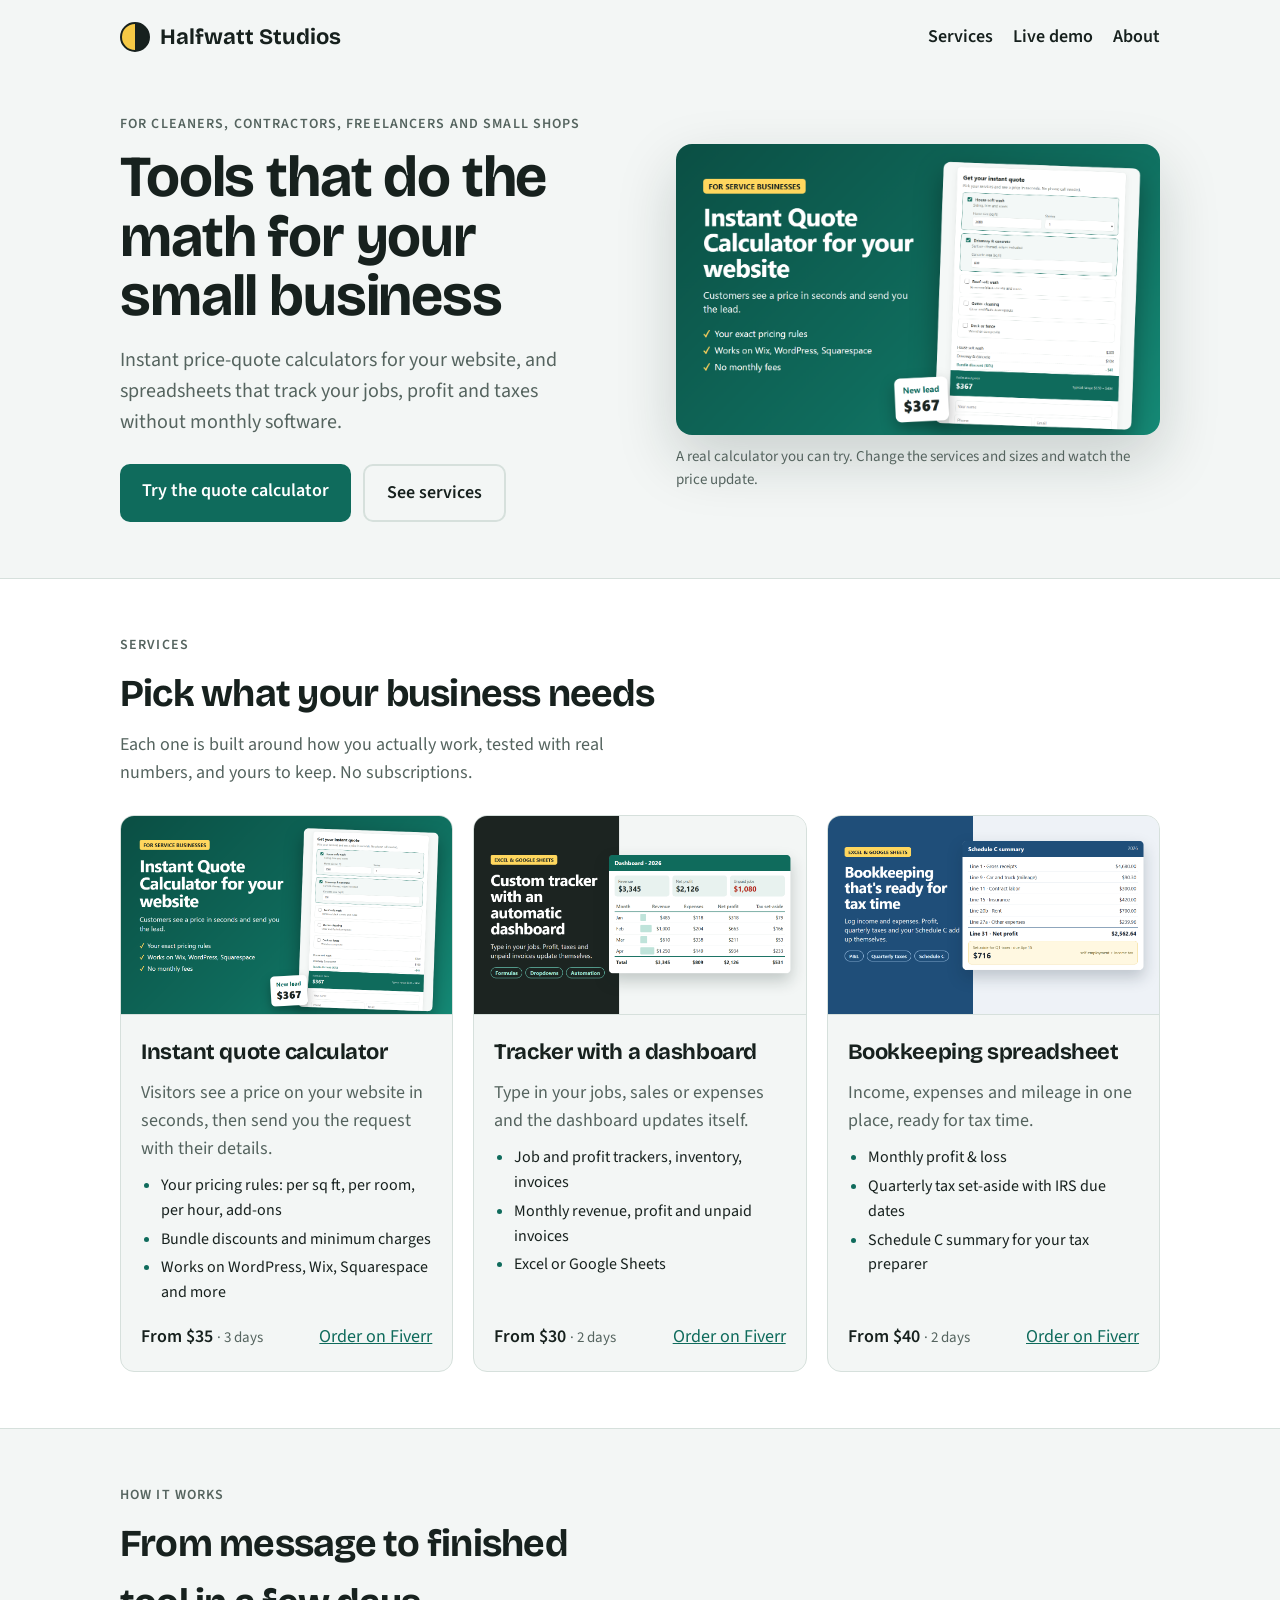
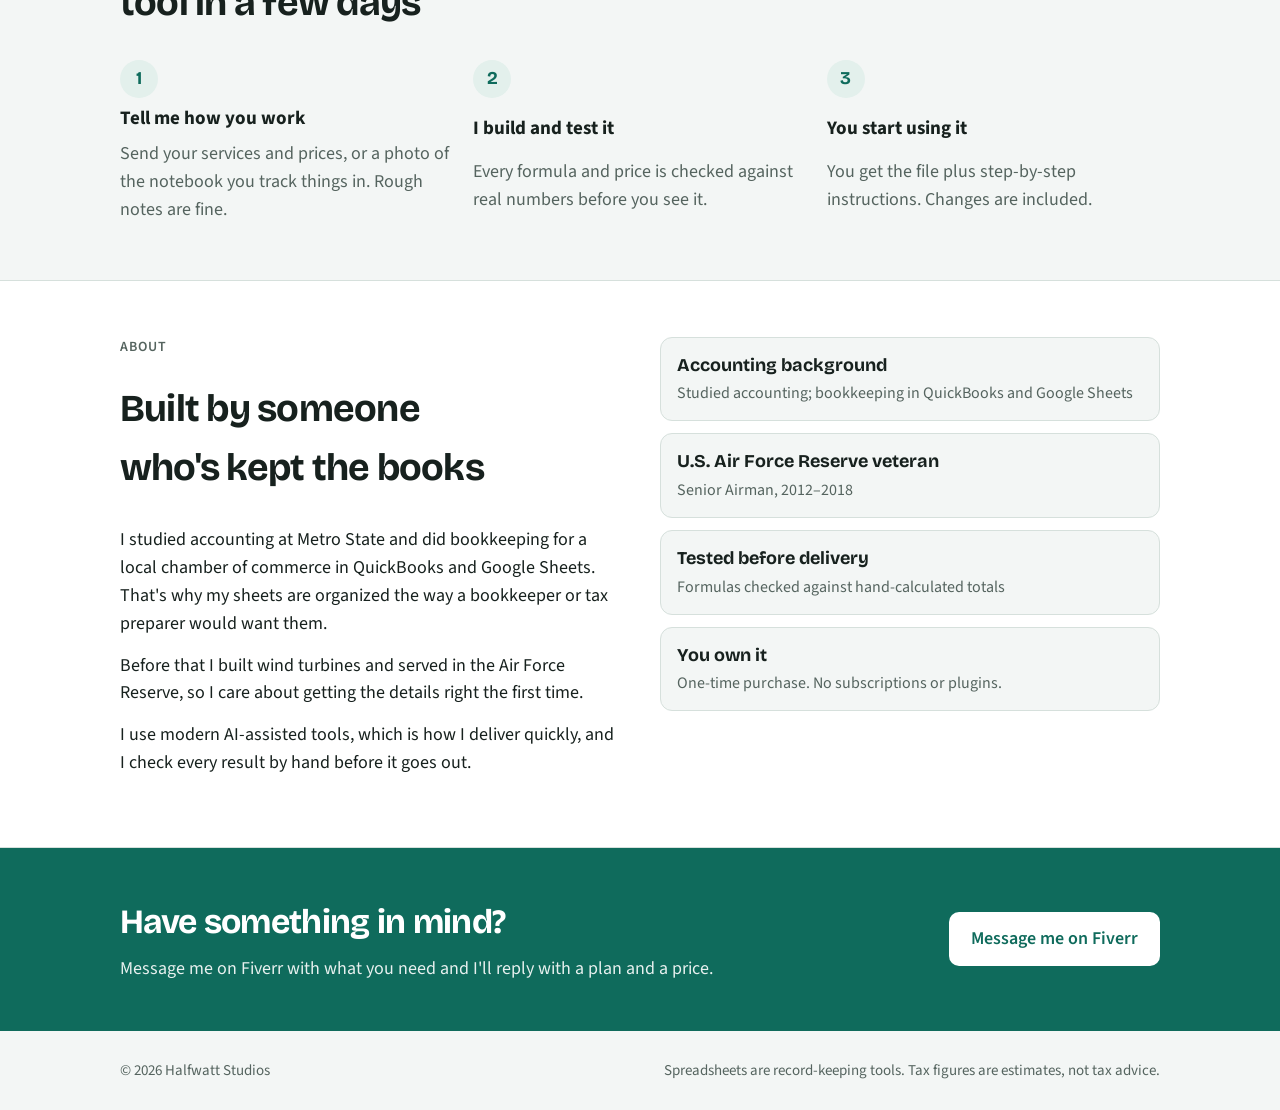
==== index.html @ e75169b9 "Add Halfwatt Studios website" ====
<!doctype html>
<html lang="en">
<head>
<meta charset="utf-8">
<meta name="viewport" content="width=device-width, initial-scale=1, viewport-fit=cover">
<title>Halfwatt Studios | Quote calculators and spreadsheets for small businesses</title>
<meta name="description" content="Instant quote calculators for service-business websites, plus Excel and Google Sheets trackers and bookkeeping that do the math for you.">
<meta property="og:title" content="Halfwatt Studios">
<meta property="og:description" content="Instant quote calculators and spreadsheets that do the math for small businesses.">
<meta property="og:image" content="img/quote-calculator.png">
<link rel="icon" href="data:image/svg+xml,%3Csvg xmlns='http://www.w3.org/2000/svg' viewBox='0 0 32 32'%3E%3Ccircle cx='16' cy='16' r='14' fill='%2317211e'/%3E%3Cpath d='M16 2a14 14 0 0 0 0 28z' fill='%23f6c945'/%3E%3C/svg%3E">
<link rel="preconnect" href="https://fonts.googleapis.com">
<link rel="preconnect" href="https://fonts.gstatic.com" crossorigin>
<link rel="stylesheet" href="https://fonts.googleapis.com/css2?family=Bricolage+Grotesque:opsz,wght@12..96,600;12..96,700&family=Source+Sans+3:wght@400;600&display=swap">
<link rel="stylesheet" href="style.css">
</head>
<body>

<header class="site-header gutter">
  <div class="container">
    <a class="logo" href="./"><span class="logo-mark" aria-hidden="true"></span>Halfwatt Studios</a>
    <nav class="nav" aria-label="Main">
      <a href="#services">Services</a>
      <a href="demo.html">Live demo</a>
      <a href="#about">About</a>
    </nav>
  </div>
</header>

<main>
  <section class="hero gutter">
    <div class="container">
      <div>
        <p class="eyebrow">For cleaners, contractors, freelancers and small shops</p>
        <h1>Tools that do the math for your small business</h1>
        <p class="lede">Instant price-quote calculators for your website, and spreadsheets that track your jobs, profit and taxes without monthly software.</p>
        <div class="actions">
          <a class="btn" href="demo.html">Try the quote calculator</a>
          <a class="btn secondary" href="#services">See services</a>
        </div>
      </div>
      <figure>
        <img src="img/quote-calculator.png" width="1280" height="769" alt="An instant quote calculator showing a $367 estimate for a house wash and driveway cleaning">
        <figcaption>A real calculator you can try. Change the services and sizes and watch the price update.</figcaption>
      </figure>
    </div>
  </section>

  <section class="block alt gutter" id="services">
    <div class="container">
      <div class="section-head">
        <p class="eyebrow">Services</p>
        <h2>Pick what your business needs</h2>
        <p>Each one is built around how you actually work, tested with real numbers, and yours to keep. No subscriptions.</p>
      </div>
      <div class="services">
        <article class="service">
          <img src="img/quote-calculator.png" width="1280" height="769" alt="" loading="lazy">
          <div class="body">
            <h3>Instant quote calculator</h3>
            <p>Visitors see a price on your website in seconds, then send you the request with their details.</p>
            <ul>
              <li>Your pricing rules: per sq ft, per room, per hour, add-ons</li>
              <li>Bundle discounts and minimum charges</li>
              <li>Works on WordPress, Wix, Squarespace and more</li>
            </ul>
            <div class="foot">
              <span class="price">From $35 <span>· 3 days</span></span>
              <a href="https://www.fiverr.com/halfwattstudios/build-an-instant-price-quote-calculator-for-your-service-business-website" target="_blank" rel="noopener">Order on Fiverr</a>
            </div>
          </div>
        </article>
        <article class="service">
          <img src="img/tracker.png" width="1280" height="769" alt="" loading="lazy">
          <div class="body">
            <h3>Tracker with a dashboard</h3>
            <p>Type in your jobs, sales or expenses and the dashboard updates itself.</p>
            <ul>
              <li>Job and profit trackers, inventory, invoices</li>
              <li>Monthly revenue, profit and unpaid invoices</li>
              <li>Excel or Google Sheets</li>
            </ul>
            <div class="foot">
              <span class="price">From $30 <span>· 2 days</span></span>
              <a href="https://www.fiverr.com/halfwattstudios/build-a-custom-excel-or-google-sheets-tracker-with-an-automatic-dashboard" target="_blank" rel="noopener">Order on Fiverr</a>
            </div>
          </div>
        </article>
        <article class="service">
          <img src="img/bookkeeping.png" width="1280" height="769" alt="" loading="lazy">
          <div class="body">
            <h3>Bookkeeping spreadsheet</h3>
            <p>Income, expenses and mileage in one place, ready for tax time.</p>
            <ul>
              <li>Monthly profit &amp; loss</li>
              <li>Quarterly tax set-aside with IRS due dates</li>
              <li>Schedule C summary for your tax preparer</li>
            </ul>
            <div class="foot">
              <span class="price">From $40 <span>· 2 days</span></span>
              <a href="https://www.fiverr.com/halfwattstudios/set-up-a-bookkeeping-spreadsheet-with-tax-estimates-for-your-small-business" target="_blank" rel="noopener">Order on Fiverr</a>
            </div>
          </div>
        </article>
      </div>
    </div>
  </section>

  <section class="block gutter">
    <div class="container">
      <div class="section-head">
        <p class="eyebrow">How it works</p>
        <h2>From message to finished tool in a few days</h2>
      </div>
      <ol class="steps">
        <li><strong>Tell me how you work</strong><span>Send your services and prices, or a photo of the notebook you track things in. Rough notes are fine.</span></li>
        <li><strong>I build and test it</strong><span>Every formula and price is checked against real numbers before you see it.</span></li>
        <li><strong>You start using it</strong><span>You get the file plus step-by-step instructions. Changes are included.</span></li>
      </ol>
    </div>
  </section>

  <section class="block alt gutter" id="about">
    <div class="container about">
      <div>
        <div class="section-head">
          <p class="eyebrow">About</p>
          <h2>Built by someone who's kept the books</h2>
        </div>
        <p>I studied accounting at Metro State and did bookkeeping for a local chamber of commerce in QuickBooks and Google Sheets. That's why my sheets are organized the way a bookkeeper or tax preparer would want them.</p>
        <p>Before that I built wind turbines and served in the Air Force Reserve, so I care about getting the details right the first time.</p>
        <p>I use modern AI-assisted tools, which is how I deliver quickly, and I check every result by hand before it goes out.</p>
      </div>
      <ul class="facts">
        <li><b>Accounting background</b><span>Studied accounting; bookkeeping in QuickBooks and Google Sheets</span></li>
        <li><b>U.S. Air Force Reserve veteran</b><span>Senior Airman, 2012–2018</span></li>
        <li><b>Tested before delivery</b><span>Formulas checked against hand-calculated totals</span></li>
        <li><b>You own it</b><span>One-time purchase. No subscriptions or plugins.</span></li>
      </ul>
    </div>
  </section>

  <section class="cta-band gutter">
    <div class="container">
      <div>
        <h2>Have something in mind?</h2>
        <p>Message me on Fiverr with what you need and I'll reply with a plan and a price.</p>
      </div>
      <a class="btn" href="https://www.fiverr.com/halfwattstudios" target="_blank" rel="noopener">Message me on Fiverr</a>
    </div>
  </section>
</main>

<footer class="site-footer gutter">
  <div class="container">
    <span>© 2026 Halfwatt Studios</span>
    <span>Spreadsheets are record-keeping tools. Tax figures are estimates, not tax advice.</span>
  </div>
</footer>

</body>
</html>
---- style.css ----
/* Halfwatt Studios: shared styles for the home page and the demo page. */
:root {
  --bg: #f3f6f5;
  --surface: #ffffff;
  --ink: #17211e;
  --muted: #55645f;
  --line: #d6e0dc;
  --brand: #0f6b5c;
  --brand-ink: #ffffff;
  --brand-soft: #e3f0ec;
  --highlight: #f6c945;
  --font-display: "Bricolage Grotesque", "Segoe UI", system-ui, sans-serif;
  --font-body: "Source Sans 3", "Segoe UI", system-ui, sans-serif;
  color-scheme: light;
}
@media (prefers-color-scheme: dark) {
  :root {
    --bg: #0f1614; --surface: #17211e; --ink: #e6eeeb; --muted: #9fb1ab; --line: #2a3733;
    --brand: #3fae98; --brand-ink: #0b1210; --brand-soft: #1c2c28;
    color-scheme: dark;
  }
}

* { box-sizing: border-box; }
[hidden] { display: none !important; }
html { -webkit-text-size-adjust: 100%; }
body {
  margin: 0; background: var(--bg); color: var(--ink);
  font: 18px/1.55 var(--font-body);
}
img { max-width: 100%; height: auto; display: block; }
a { color: var(--brand); }
a:focus-visible, button:focus-visible, input:focus-visible, select:focus-visible {
  outline: 3px solid color-mix(in srgb, var(--brand) 45%, transparent); outline-offset: 2px;
}

.gutter {
  padding-left: max(20px, env(safe-area-inset-left, 0px));
  padding-right: max(20px, env(safe-area-inset-right, 0px));
}
.container { max-width: 1040px; margin: 0 auto; }

/* Header */
.site-header { padding-block: 20px; }
.site-header .container { display: flex; align-items: center; justify-content: space-between; gap: 16px; flex-wrap: wrap; }
.logo { font-family: var(--font-display); font-weight: 700; font-size: 22px; color: var(--ink); text-decoration: none; display: flex; align-items: center; gap: 10px; }
.logo-mark { width: 30px; height: 30px; border-radius: 50%; background: linear-gradient(90deg, var(--highlight) 50%, var(--ink) 50%); border: 2px solid var(--ink); }
.nav { display: flex; gap: 20px; flex-wrap: wrap; font-weight: 600; }
.nav a { color: var(--ink); text-decoration: none; }
.nav a:hover { color: var(--brand); }

/* Buttons */
.btn {
  display: inline-block; font: inherit; font-weight: 600; text-decoration: none; cursor: pointer;
  border: 0; border-radius: 10px; padding: 13px 22px; background: var(--brand); color: var(--brand-ink);
}
.btn.secondary { background: transparent; color: var(--ink); border: 2px solid var(--line); }
.btn:hover { filter: brightness(1.06); }

/* Hero */
.hero { padding-block: 40px 56px; }
.hero .container { display: grid; grid-template-columns: 1.05fr 1fr; gap: 48px; align-items: center; }
.eyebrow { font-size: 14px; letter-spacing: .08em; text-transform: uppercase; color: var(--muted); font-weight: 600; margin: 0; }
h1, h2, h3 { font-family: var(--font-display); letter-spacing: -.02em; text-wrap: balance; margin: 0; }
h1 { font-size: clamp(36px, 5.4vw, 58px); line-height: 1.03; margin-top: 12px; }
.hero p.lede { font-size: 20px; color: var(--muted); max-width: 46ch; margin: 18px 0 26px; }
.hero .actions { display: flex; gap: 12px; flex-wrap: wrap; }
.hero figure { margin: 0; }
.hero figure img { border-radius: 16px; box-shadow: 0 24px 60px rgba(15, 40, 35, .18); }
.hero figcaption { font-size: 15px; color: var(--muted); margin-top: 10px; }

/* Sections */
section.block { padding-block: 56px; }
section.alt { background: var(--surface); border-block: 1px solid var(--line); }
.section-head { display: grid; gap: 8px; margin-bottom: 28px; max-width: 60ch; }
.section-head h2 { font-size: clamp(28px, 3.6vw, 38px); }
.section-head p { margin: 0; color: var(--muted); }

/* Services */
.services { display: grid; grid-template-columns: repeat(3, 1fr); gap: 20px; }
.service { background: var(--surface); border: 1px solid var(--line); border-radius: 14px; overflow: hidden; display: flex; flex-direction: column; min-width: 0; }
section.alt .service { background: var(--bg); }
.service img { aspect-ratio: 1280 / 769; object-fit: cover; width: 100%; border-bottom: 1px solid var(--line); }
.service .body { padding: 20px; display: flex; flex-direction: column; gap: 10px; flex: 1; }
.service h3 { font-size: 22px; }
.service p { margin: 0; color: var(--muted); }
.service ul { margin: 0; padding-left: 20px; display: grid; gap: 4px; font-size: 16px; }
.service li::marker { color: var(--brand); }
.service .foot { margin-top: auto; padding-top: 8px; display: flex; align-items: center; justify-content: space-between; gap: 10px; flex-wrap: wrap; }
.price { font-weight: 600; }
.price span { color: var(--muted); font-weight: 400; font-size: 15px; }

/* Steps */
.steps { display: grid; grid-template-columns: repeat(3, 1fr); gap: 20px; list-style: none; padding: 0; margin: 0; counter-reset: step; }
.steps li { counter-increment: step; display: grid; gap: 6px; }
.steps li::before {
  content: counter(step); font-family: var(--font-display); font-weight: 700; font-size: 18px;
  width: 38px; height: 38px; border-radius: 50%; display: grid; place-items: center;
  background: var(--brand-soft); color: var(--brand);
}
.steps strong { font-size: 19px; }
.steps span { color: var(--muted); }

/* About */
.about { display: grid; grid-template-columns: 1fr 1fr; gap: 40px; align-items: start; }
.about p { margin: 0 0 14px; max-width: 60ch; }
.facts { list-style: none; margin: 0; padding: 0; display: grid; gap: 12px; }
.facts li { background: var(--surface); border: 1px solid var(--line); border-radius: 12px; padding: 14px 16px; display: grid; gap: 2px; }
section.alt .facts li { background: var(--bg); }
.facts b { font-family: var(--font-display); font-size: 18px; }
.facts span { color: var(--muted); font-size: 16px; }

/* CTA + footer */
.cta-band { background: var(--brand); color: var(--brand-ink); padding-block: 48px; }
.cta-band .container { display: flex; align-items: center; justify-content: space-between; gap: 20px; flex-wrap: wrap; }
.cta-band h2 { font-size: clamp(26px, 3.4vw, 34px); }
.cta-band p { margin: 6px 0 0; opacity: .9; }
.cta-band .btn { background: var(--brand-ink); color: var(--brand); }
.site-footer { padding-block: 28px; color: var(--muted); font-size: 15px; }
.site-footer .container { display: flex; justify-content: space-between; gap: 12px; flex-wrap: wrap; }

@media (max-width: 860px) {
  .hero .container, .about { grid-template-columns: 1fr; }
  .services, .steps { grid-template-columns: 1fr; }
  .hero { padding-block: 16px 40px; }
}
@media (prefers-reduced-motion: no-preference) {
  .btn { transition: filter .15s; }
}
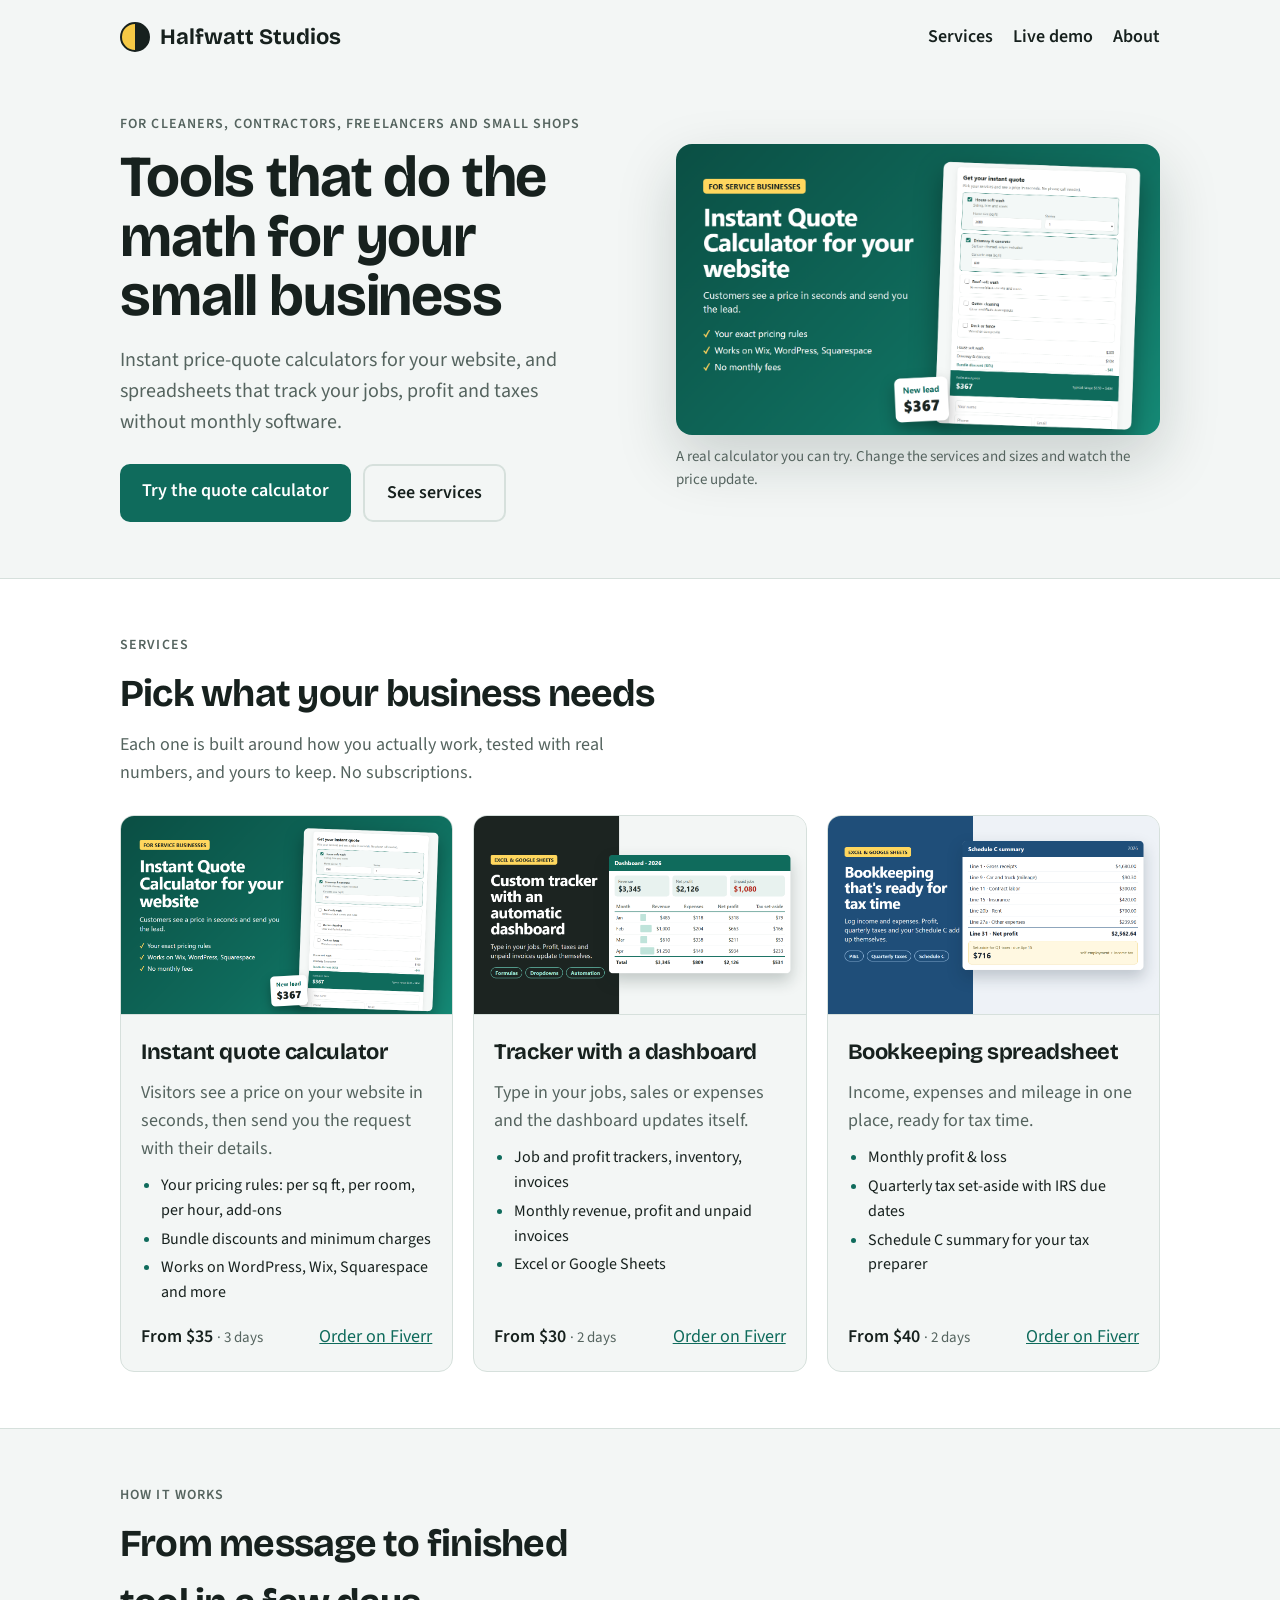
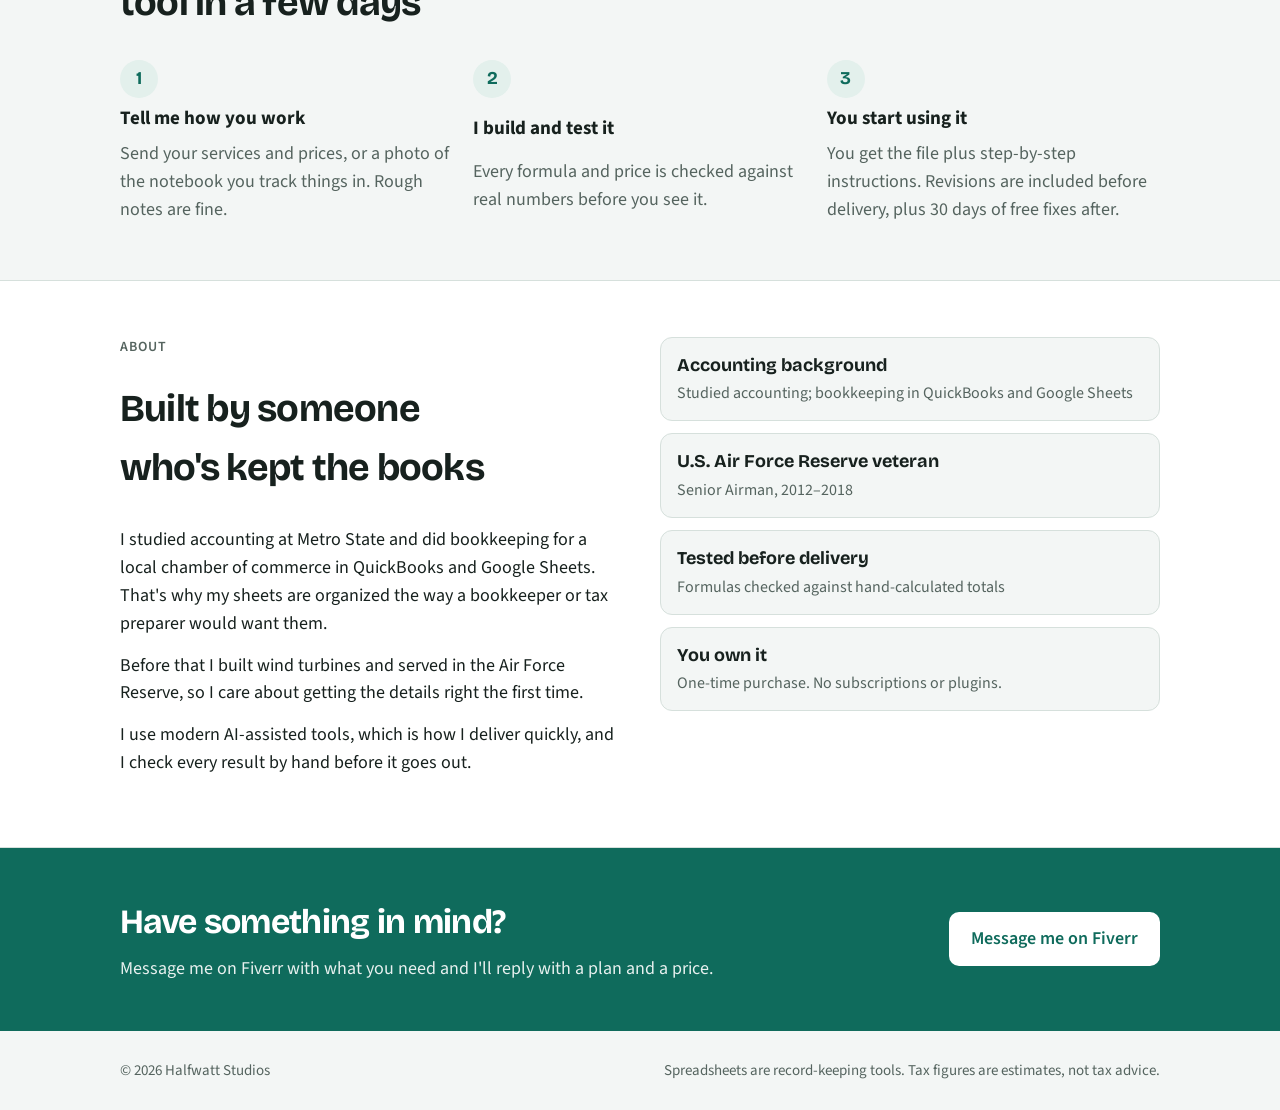
==== commit 529f26bd: "Clarify revisions and 30-day fix policy Updated the instructions for using the service to include re" ====
--- a/index.html
+++ b/index.html
@@ -115,7 +115,7 @@
       <ol class="steps">
         <li><strong>Tell me how you work</strong><span>Send your services and prices, or a photo of the notebook you track things in. Rough notes are fine.</span></li>
         <li><strong>I build and test it</strong><span>Every formula and price is checked against real numbers before you see it.</span></li>
-        <li><strong>You start using it</strong><span>You get the file plus step-by-step instructions. Changes are included.</span></li>
+        <li><strong>You start using it</strong><span>You get the file plus step-by-step instructions. Revisions are included before delivery, plus 30 days of free fixes after.</span></li>
       </ol>
     </div>
   </section>
